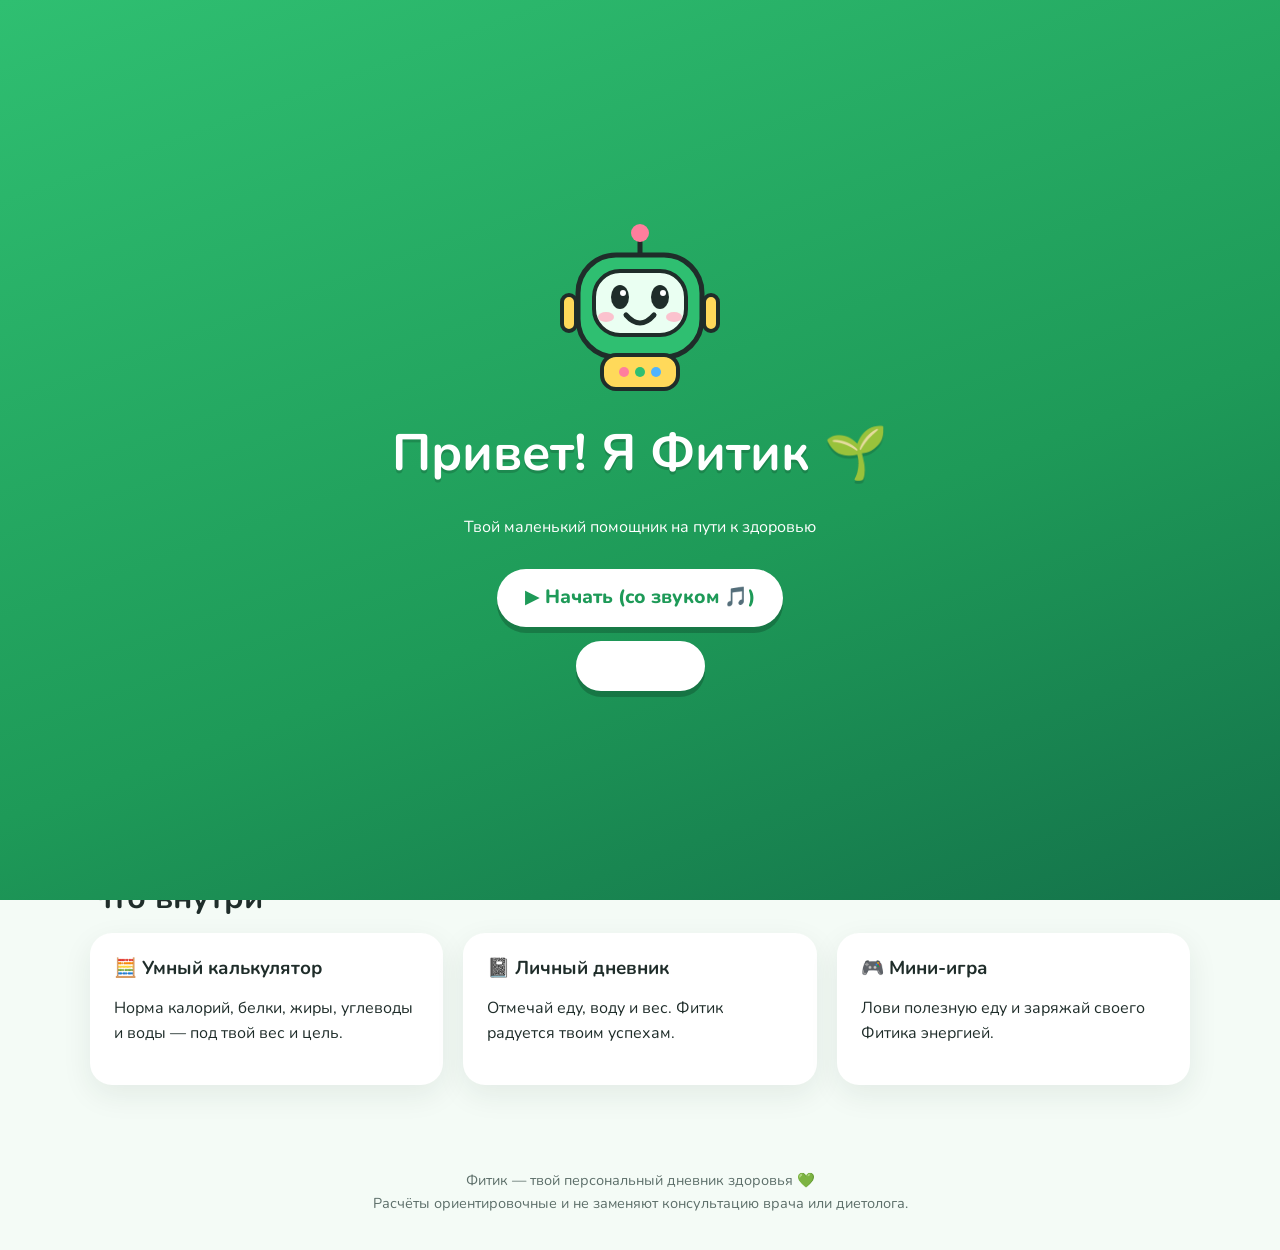
==== diary.html @ e4acd5c6 "Initial commit: Фитик — сайт про питание и тренировки" ====
<!DOCTYPE html>
<html lang="ru">
<head>
  <meta charset="UTF-8">
  <meta name="viewport" content="width=device-width, initial-scale=1">
  <title>Мой дневник — Фитик</title>
  <link rel="icon" href="assets/favicon.svg" type="image/svg+xml">
  <link href="https://fonts.googleapis.com/css2?family=Nunito:wght@400;700;800&display=swap" rel="stylesheet">
  <link rel="stylesheet" href="css/style.css">
</head>
<body>
  <div id="site-header"></div>
  <main class="container section">
    <div class="grid cols-2" style="align-items:center">
      <div>
        <span class="tag" id="dateTag"></span>
        <h1 id="hello">Мой дневник</h1>
        <p class="lead" id="subtitle"></p>
        <p>
          <button class="btn small" id="shareBtn">🔗 Моя личная ссылка</button>
          <button class="btn small ghost" id="resetBtn">Начать заново</button>
        </p>
      </div>
      <div class="hero-mascot">
        <div class="bubble" id="bubble">...</div>
        <div id="mascot"></div>
      </div>
    </div>

    <div class="grid cols-3" style="margin-top:28px">
      <div class="card stat"><div class="num" id="sTarget">—</div><div class="lbl">ккал в день</div></div>
      <div class="card stat"><div class="num" id="sBmi">—</div><div class="lbl" id="sBmiL">ИМТ</div></div>
      <div class="card stat"><div class="num" id="sWater">—</div><div class="lbl">стаканов воды</div></div>
    </div>

    <div class="grid cols-2" style="margin-top:20px">
      <div class="card">
        <h2>Сегодня съедено</h2>
        <div class="bar" id="kcalBar"><div style="width:0"></div></div>
        <p><b id="eatenTxt">0</b> из <b id="targetTxt">0</b> ккал</p>
        <div class="macro"><span>🥩 Белки: <b id="mP"></b> г</span><span>🥑 Жиры: <b id="mF"></b> г</span><span>🍞 Углеводы: <b id="mC"></b> г</span></div>
        <hr style="border:0;border-top:1px dashed #dbeadf;margin:18px 0">
        <label for="extra">Добавить ещё калорий (перекус, сладкое…)</label>
        <div style="display:flex;gap:8px">
          <input type="number" id="extra" min="0" placeholder="Например, 150">
          <button class="btn small" id="addExtra">Добавить</button>
        </div>
      </div>

      <div class="card">
        <h2>Вода 💧</h2>
        <div class="glasses" id="glasses"></div>
        <hr style="border:0;border-top:1px dashed #dbeadf;margin:18px 0">
        <h2>Вес сегодня ⚖️</h2>
        <div style="display:flex;gap:8px">
          <input type="number" id="weightToday" step="0.1" placeholder="кг">
          <button class="btn small" id="saveWeight">Записать</button>
        </div>
      </div>
    </div>

    <div class="card" style="margin-top:20px">
      <div style="display:flex;justify-content:space-between;align-items:center;flex-wrap:wrap;gap:8px">
        <h2 style="margin:0">Мой рацион на сегодня 🍽️</h2>
        <button class="btn small secondary" id="shuffle">🔄 Другие блюда</button>
      </div>
      <div id="plan"></div>
    </div>

    <div class="card" style="margin-top:20px">
      <h2>Динамика веса 📈</h2>
      <svg id="chart" viewBox="0 0 600 180" preserveAspectRatio="none"></svg>
      <p id="chartNote" class="lead"></p>
    </div>

    <div class="grid cols-3" style="margin-top:20px">
      <a class="card" href="game.html" style="text-decoration:none;color:inherit"><h3>🎮 Поиграть с Фитиком</h3><p>Короткая игра — отдохни и зарядись.</p></a>
      <a class="card" href="workouts.html" style="text-decoration:none;color:inherit"><h3>🏋️ Тренировки</h3><p>Планы для дома и зала.</p></a>
      <a class="card" href="shops.html" style="text-decoration:none;color:inherit"><h3>🛒 Магазины</h3><p>Спортпит, продукты, экипировка.</p></a>
    </div>
  </main>
  <div id="site-footer"></div>

  <script src="js/data.js"></script>
  <script src="js/storage.js"></script>
  <script src="js/calc.js"></script>
  <script src="js/audio.js"></script>
  <script src="js/mascot.js"></script>
  <script src="js/layout.js"></script>
  <script src="js/diary.js"></script>
</body>
</html>
---- css/style.css ----
:root {
  --bg: #f4fbf6;
  --card: #ffffff;
  --ink: #1f2d2a;
  --muted: #5d6f6a;
  --green: #2fbf71;
  --green-d: #1e9a58;
  --mint: #d9f5e5;
  --peach: #ffb98a;
  --pink: #ff7e9d;
  --yellow: #ffd95a;
  --radius: 22px;
  --shadow: 0 10px 30px rgba(31, 45, 42, .08);
}
* { box-sizing: border-box; }
html { scroll-behavior: smooth; }
body {
  margin: 0;
  font-family: 'Nunito', system-ui, sans-serif;
  color: var(--ink);
  background: var(--bg);
  background-image:
    radial-gradient(circle at 10% 0%, #e2f8ea 0, transparent 40%),
    radial-gradient(circle at 100% 20%, #fff0e4 0, transparent 35%);
  line-height: 1.55;
}
a { color: var(--green-d); }
h1, h2, h3 { line-height: 1.2; margin: 0 0 .5em; }
h1 { font-size: clamp(2rem, 5vw, 3.2rem); }
h2 { font-size: clamp(1.4rem, 3vw, 2rem); }
.container { width: min(1100px, 100% - 32px); margin-inline: auto; }

/* header */
.site-header {
  position: sticky; top: 0; z-index: 20;
  backdrop-filter: blur(10px);
  background: rgba(244, 251, 246, .85);
  border-bottom: 1px solid #e0efe5;
}
.site-header .container { display: flex; align-items: center; justify-content: space-between; gap: 12px; padding: 10px 0; flex-wrap: wrap; }
.logo { font-weight: 800; font-size: 1.3rem; text-decoration: none; color: var(--ink); }
.logo span { color: var(--green); }
.nav { display: flex; gap: 4px; flex-wrap: wrap; align-items: center; }
.nav a { text-decoration: none; color: var(--ink); padding: 8px 14px; border-radius: 999px; font-weight: 700; font-size: .95rem; }
.nav a:hover, .nav a.active { background: var(--mint); }
.mute-btn { border: 0; background: var(--mint); border-radius: 999px; width: 38px; height: 38px; cursor: pointer; font-size: 1.1rem; }

/* buttons */
.btn {
  display: inline-block; border: 0; cursor: pointer; text-decoration: none;
  background: var(--green); color: #fff; font: inherit; font-weight: 800;
  padding: 14px 28px; border-radius: 999px; box-shadow: 0 6px 0 var(--green-d);
  transition: transform .1s, box-shadow .1s;
}
.btn:hover { transform: translateY(2px); box-shadow: 0 4px 0 var(--green-d); }
.btn:active { transform: translateY(6px); box-shadow: 0 0 0 var(--green-d); }
.btn.secondary { background: var(--peach); color: #4a2a10; box-shadow: 0 6px 0 #e59a66; }
.btn.ghost { background: transparent; color: var(--ink); box-shadow: none; border: 2px solid var(--ink); }
.btn.small { padding: 8px 16px; font-size: .9rem; box-shadow: 0 3px 0 var(--green-d); }

/* cards */
.card { background: var(--card); border-radius: var(--radius); padding: 24px; box-shadow: var(--shadow); }
.grid { display: grid; gap: 20px; }
.grid.cols-2 { grid-template-columns: repeat(auto-fit, minmax(280px, 1fr)); }
.grid.cols-3 { grid-template-columns: repeat(auto-fit, minmax(230px, 1fr)); }
.section { padding: 48px 0; }
.lead { color: var(--muted); font-size: 1.1rem; }
.tag { display: inline-block; background: var(--mint); color: var(--green-d); font-weight: 800; padding: 4px 12px; border-radius: 999px; font-size: .8rem; }

/* hero */
.hero { padding: 40px 0 20px; }
.hero-grid { display: grid; grid-template-columns: 1.1fr .9fr; gap: 32px; align-items: center; }
.hero-mascot { display: flex; flex-direction: column; align-items: center; }
@media (max-width: 800px) { .hero-grid { grid-template-columns: 1fr; } }

/* mascot */
.mascot { position: relative; display: inline-block; cursor: pointer; user-select: none; }
.mascot svg { display: block; overflow: visible; animation: float 3s ease-in-out infinite; }
.mascot .eye { transform-origin: center; transform-box: fill-box; animation: blink 4s infinite; }
.mascot .antenna-ball { animation: pulse 1.5s ease-in-out infinite; transform-origin: center; transform-box: fill-box; }
.mascot.excited svg { animation: jump .5s ease-in-out infinite; }
.mascot.sad svg { animation: none; transform: translateY(6px); }
.mascot.sleepy svg { animation: float 6s ease-in-out infinite; }
.mascot .mouth-happy, .mascot .mouth-sad, .mascot .mouth-sleepy { display: none; }
.mascot.happy .mouth-happy, .mascot.excited .mouth-happy { display: block; }
.mascot.sad .mouth-sad { display: block; }
.mascot.sleepy .mouth-sleepy { display: block; }
.mascot.sleepy .eye { transform: scaleY(.2); animation: none; }
.bubble {
  position: relative; background: #fff; border-radius: 18px; padding: 12px 18px;
  box-shadow: var(--shadow); font-weight: 700; max-width: 300px; text-align: center; margin-bottom: 14px; min-height: 48px;
}
.bubble::after {
  content: ''; position: absolute; left: 50%; bottom: -10px; transform: translateX(-50%);
  border: 10px solid transparent; border-top-color: #fff; border-bottom: 0;
}
.heart { position: absolute; pointer-events: none; animation: rise 1.2s ease-out forwards; font-size: 1.4rem; }
@keyframes float { 0%, 100% { transform: translateY(0); } 50% { transform: translateY(-10px); } }
@keyframes jump { 0%, 100% { transform: translateY(0); } 50% { transform: translateY(-22px); } }
@keyframes blink { 0%, 92%, 100% { transform: scaleY(1); } 96% { transform: scaleY(.1); } }
@keyframes pulse { 0%, 100% { transform: scale(1); } 50% { transform: scale(1.3); } }
@keyframes rise { from { opacity: 1; transform: translateY(0); } to { opacity: 0; transform: translateY(-80px); } }

/* intro overlay */
.intro {
  position: fixed; inset: 0; z-index: 100; display: flex; flex-direction: column; align-items: center; justify-content: center;
  background: linear-gradient(160deg, #2fbf71, #1e9a58 60%, #14724a); color: #fff; text-align: center; padding: 20px; gap: 14px;
  transition: opacity .6s, visibility .6s;
}
.intro.hide { opacity: 0; visibility: hidden; }
.intro h1 { margin: 0; text-shadow: 0 3px 0 rgba(0,0,0,.15); }
.intro .btn { background: #fff; color: var(--green-d); box-shadow: 0 6px 0 rgba(0,0,0,.2); font-size: 1.2rem; }

/* wizard */
.wizard { max-width: 520px; margin-inline: auto; }
.step { display: none; }
.step.active { display: block; animation: fade .35s; }
@keyframes fade { from { opacity: 0; transform: translateY(8px); } to { opacity: 1; transform: none; } }
label { display: block; font-weight: 800; margin: 14px 0 6px; }
input[type=text], input[type=number], select {
  width: 100%; font: inherit; padding: 12px 16px; border: 2px solid #d6e8dd; border-radius: 14px; background: #fff;
}
input:focus, select:focus { outline: none; border-color: var(--green); }
.choices { display: grid; gap: 10px; grid-template-columns: repeat(auto-fit, minmax(140px, 1fr)); }
.choice { border: 2px solid #d6e8dd; border-radius: 14px; padding: 12px; cursor: pointer; font-weight: 800; background: #fff; font: inherit; text-align: center; }
.choice.selected { border-color: var(--green); background: var(--mint); }
.progress { height: 8px; background: #e0efe5; border-radius: 99px; overflow: hidden; margin-bottom: 18px; }
.progress div { height: 100%; background: var(--green); width: 0; transition: width .3s; }
.row { display: flex; gap: 10px; margin-top: 22px; justify-content: space-between; }

/* stats */
.stat { text-align: center; }
.stat .num { font-size: 2.2rem; font-weight: 800; color: var(--green-d); }
.stat .lbl { color: var(--muted); font-weight: 700; font-size: .9rem; }
.bar { height: 14px; background: #e6f1ea; border-radius: 99px; overflow: hidden; }
.bar > div { height: 100%; background: linear-gradient(90deg, var(--green), #7be0a6); border-radius: 99px; transition: width .4s; }
.bar.over > div { background: linear-gradient(90deg, var(--peach), var(--pink)); }
.macro { display: flex; justify-content: space-between; font-weight: 700; margin-top: 10px; }

/* diary */
.meal { display: flex; gap: 12px; align-items: flex-start; padding: 12px 0; border-bottom: 1px dashed #dbeadf; }
.meal:last-child { border: 0; }
.meal input[type=checkbox] { width: 22px; height: 22px; margin-top: 4px; accent-color: var(--green); }
.meal .name { font-weight: 800; }
.meal .meta { color: var(--muted); font-size: .9rem; }
.glasses { display: flex; flex-wrap: wrap; gap: 8px; }
.glass { width: 42px; height: 52px; border-radius: 6px 6px 14px 14px; border: 2px solid #8cc9e8; background: #fff; cursor: pointer; font-size: 1.2rem; }
.glass.full { background: linear-gradient(#bfe6f7, #7cc7ea); }
#chart { width: 100%; height: 180px; }
.toast { position: fixed; bottom: 20px; left: 50%; transform: translateX(-50%); background: var(--ink); color: #fff; padding: 12px 22px; border-radius: 99px; font-weight: 700; z-index: 200; }

/* lists */
.shop-card { display: flex; flex-direction: column; gap: 8px; }
.shop-card .emoji { font-size: 2.2rem; }
.exercise { display: flex; justify-content: space-between; gap: 10px; padding: 8px 0; border-bottom: 1px dashed #dbeadf; }
.exercise:last-child { border: 0; }
.exercise span:last-child { color: var(--muted); white-space: nowrap; }

/* game */
#game { width: 100%; max-width: 480px; aspect-ratio: 3 / 4; background: linear-gradient(#cdeffd, #eaf9ef); border-radius: var(--radius); box-shadow: var(--shadow); touch-action: none; display: block; margin: 0 auto; }

.site-footer { padding: 36px 0; color: var(--muted); text-align: center; font-size: .9rem; }
.notice { background: #fff6e0; border-radius: 14px; padding: 12px 16px; font-size: .9rem; color: #6b5200; }
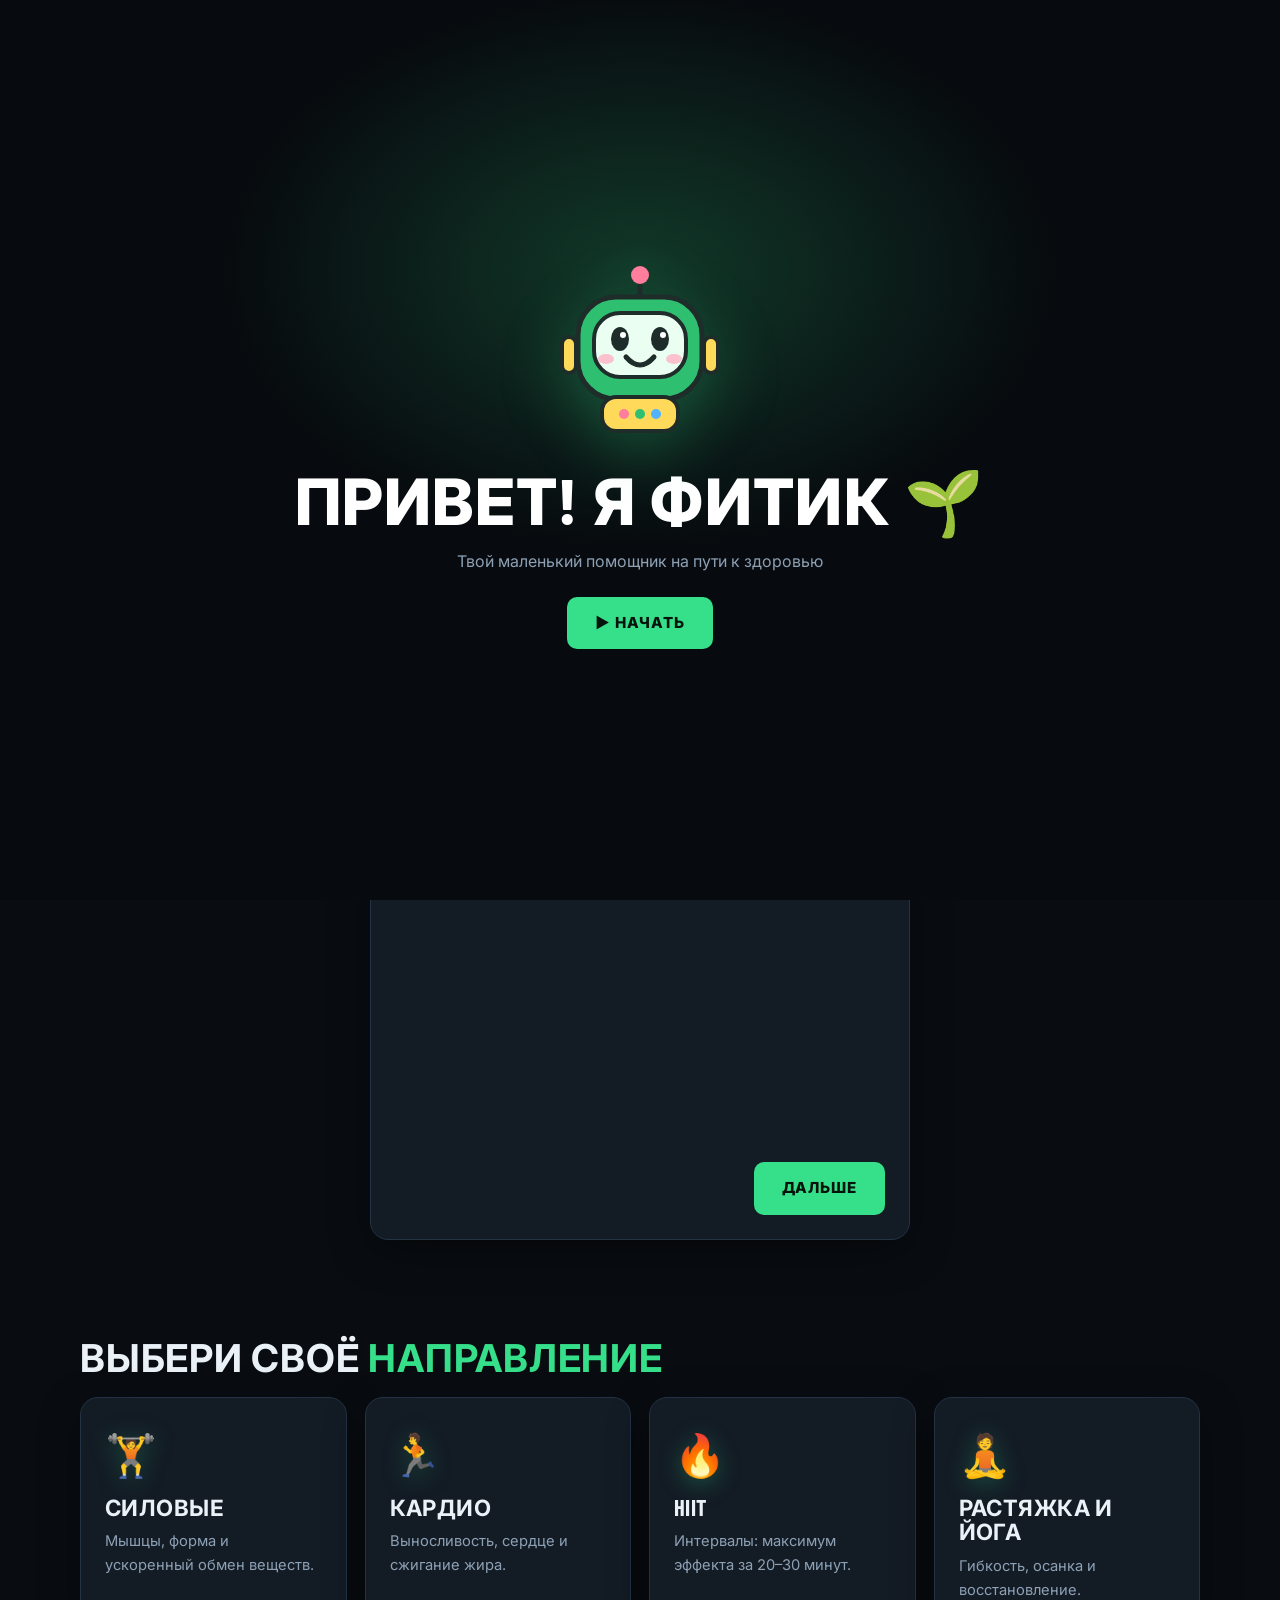
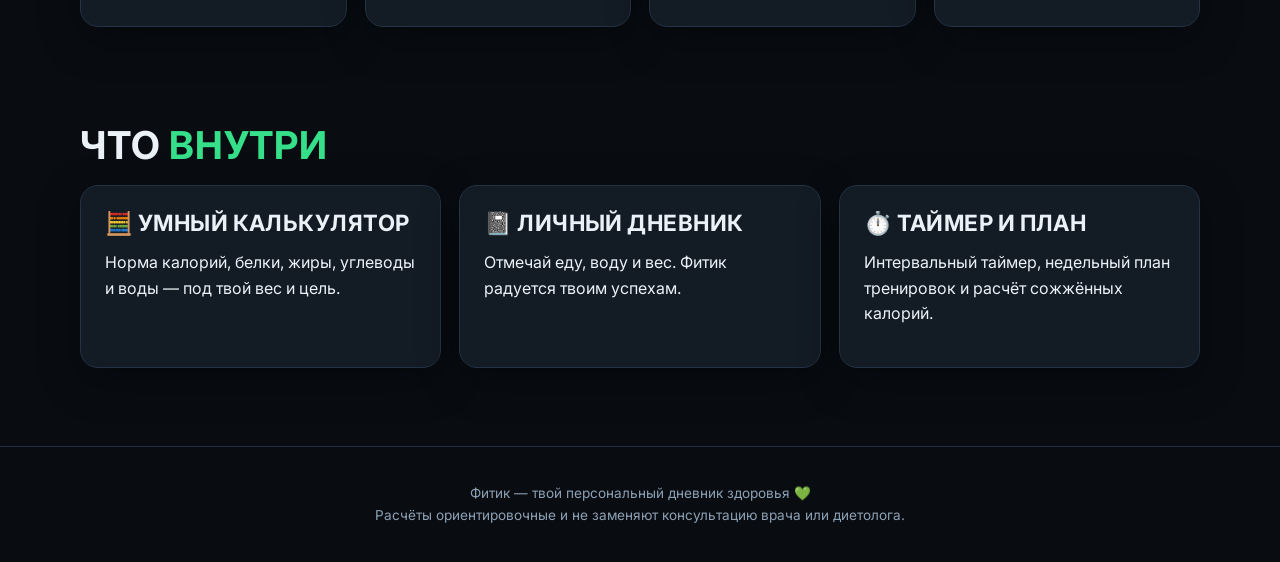
==== commit c5638584: "Тёмный дизайн, больше спорта (программы, таймер, недельный план), фикс анкеты на телефоне" ====
--- a/diary.html
+++ b/diary.html
@@ -5,7 +5,7 @@
   <meta name="viewport" content="width=device-width, initial-scale=1">
   <title>Мой дневник — Фитик</title>
   <link rel="icon" href="assets/favicon.svg" type="image/svg+xml">
-  <link href="https://fonts.googleapis.com/css2?family=Nunito:wght@400;700;800&display=swap" rel="stylesheet">
+  <link href="https://fonts.googleapis.com/css2?family=Barlow+Condensed:wght@600;700;800&family=Inter:wght@400;600;700;800&display=swap" rel="stylesheet">
   <link rel="stylesheet" href="css/style.css">
 </head>
 <body>
@@ -39,7 +39,7 @@
         <div class="bar" id="kcalBar"><div style="width:0"></div></div>
         <p><b id="eatenTxt">0</b> из <b id="targetTxt">0</b> ккал</p>
         <div class="macro"><span>🥩 Белки: <b id="mP"></b> г</span><span>🥑 Жиры: <b id="mF"></b> г</span><span>🍞 Углеводы: <b id="mC"></b> г</span></div>
-        <hr style="border:0;border-top:1px dashed #dbeadf;margin:18px 0">
+        <hr class="sep">
         <label for="extra">Добавить ещё калорий (перекус, сладкое…)</label>
         <div style="display:flex;gap:8px">
           <input type="number" id="extra" min="0" placeholder="Например, 150">
@@ -50,7 +50,7 @@
       <div class="card">
         <h2>Вода 💧</h2>
         <div class="glasses" id="glasses"></div>
-        <hr style="border:0;border-top:1px dashed #dbeadf;margin:18px 0">
+        <hr class="sep">
         <h2>Вес сегодня ⚖️</h2>
         <div style="display:flex;gap:8px">
           <input type="number" id="weightToday" step="0.1" placeholder="кг">
@@ -68,6 +68,23 @@
     </div>
 
     <div class="card" style="margin-top:20px">
+      <h2>Мой план <em>на неделю</em> 🏋️</h2>
+      <div class="week" id="week"></div>
+      <p class="lead" style="margin-bottom:0">План подобран под твою цель. Таймер для интервалов — <a href="timer.html">здесь</a>, программы — <a href="workouts.html">здесь</a>.</p>
+    </div>
+
+    <div class="card" style="margin-top:20px">
+      <h2>Тренировка <em>сегодня</em></h2>
+      <div class="grid cols-3">
+        <div><label for="wAct">Активность</label><select id="wAct"></select></div>
+        <div><label for="wMin">Минут</label><input type="number" id="wMin" min="5" max="300" value="30"></div>
+        <div style="display:flex;align-items:flex-end"><button class="btn" id="addWorkout" style="width:100%">Записать</button></div>
+      </div>
+      <div id="workoutList" style="margin-top:14px"></div>
+      <p style="margin:12px 0 0">Сожжено сегодня: <b style="font-family:var(--head);font-size:1.8rem;color:var(--amber)" id="burned">0</b> ккал</p>
+    </div>
+
+    <div class="card" style="margin-top:20px">
       <h2>Динамика веса 📈</h2>
       <svg id="chart" viewBox="0 0 600 180" preserveAspectRatio="none"></svg>
       <p id="chartNote" class="lead"></p>
@@ -82,6 +99,7 @@
   <div id="site-footer"></div>
 
   <script src="js/data.js"></script>
+  <script src="js/sport.js"></script>
   <script src="js/storage.js"></script>
   <script src="js/calc.js"></script>
   <script src="js/audio.js"></script>
--- a/css/style.css
+++ b/css/style.css
@@ -1,81 +1,101 @@
 :root {
-  --bg: #f4fbf6;
-  --card: #ffffff;
-  --ink: #1f2d2a;
-  --muted: #5d6f6a;
-  --green: #2fbf71;
-  --green-d: #1e9a58;
-  --mint: #d9f5e5;
-  --peach: #ffb98a;
-  --pink: #ff7e9d;
-  --yellow: #ffd95a;
-  --radius: 22px;
-  --shadow: 0 10px 30px rgba(31, 45, 42, .08);
+  --bg: #090d12;
+  --bg2: #0e141b;
+  --card: #131b25;
+  --card2: #192332;
+  --line: #243245;
+  --ink: #eaf1f7;
+  --muted: #8da0b4;
+  --green: #36e08a;
+  --green-d: #1fa862;
+  --amber: #ffb224;
+  --red: #ff5d73;
+  --blue: #4db8ff;
+  --radius: 18px;
+  --shadow: 0 12px 40px rgba(0, 0, 0, .45);
+  --head: 'Barlow Condensed', 'Inter', system-ui, sans-serif;
 }
 * { box-sizing: border-box; }
 html { scroll-behavior: smooth; }
 body {
   margin: 0;
-  font-family: 'Nunito', system-ui, sans-serif;
+  font-family: 'Inter', system-ui, sans-serif;
   color: var(--ink);
   background: var(--bg);
   background-image:
-    radial-gradient(circle at 10% 0%, #e2f8ea 0, transparent 40%),
-    radial-gradient(circle at 100% 20%, #fff0e4 0, transparent 35%);
-  line-height: 1.55;
-}
-a { color: var(--green-d); }
-h1, h2, h3 { line-height: 1.2; margin: 0 0 .5em; }
-h1 { font-size: clamp(2rem, 5vw, 3.2rem); }
-h2 { font-size: clamp(1.4rem, 3vw, 2rem); }
-.container { width: min(1100px, 100% - 32px); margin-inline: auto; }
+    radial-gradient(800px 400px at 85% -5%, rgba(54, 224, 138, .13), transparent 60%),
+    radial-gradient(700px 400px at -10% 30%, rgba(77, 184, 255, .08), transparent 60%);
+  background-attachment: fixed;
+  line-height: 1.6;
+  overflow-anchor: none;
+  -webkit-text-size-adjust: 100%;
+}
+a { color: var(--green); }
+h1, h2, h3 { font-family: var(--head); text-transform: uppercase; letter-spacing: .02em; line-height: 1.1; margin: 0 0 .5em; }
+h1 { font-size: clamp(2.4rem, 7vw, 4.4rem); font-weight: 800; }
+h2 { font-size: clamp(1.7rem, 4vw, 2.4rem); font-weight: 700; }
+h3 { font-size: 1.4rem; font-weight: 700; }
+h1 em, h2 em { font-style: normal; color: var(--green); }
+.container { width: min(1120px, 100% - 32px); margin-inline: auto; }
 
 /* header */
-.site-header {
-  position: sticky; top: 0; z-index: 20;
-  backdrop-filter: blur(10px);
-  background: rgba(244, 251, 246, .85);
-  border-bottom: 1px solid #e0efe5;
-}
+.site-header { position: sticky; top: 0; z-index: 20; backdrop-filter: blur(14px); background: rgba(9, 13, 18, .82); border-bottom: 1px solid var(--line); }
 .site-header .container { display: flex; align-items: center; justify-content: space-between; gap: 12px; padding: 10px 0; flex-wrap: wrap; }
-.logo { font-weight: 800; font-size: 1.3rem; text-decoration: none; color: var(--ink); }
+.logo { font-family: var(--head); font-weight: 800; font-size: 1.7rem; text-transform: uppercase; text-decoration: none; color: var(--ink); letter-spacing: .03em; }
 .logo span { color: var(--green); }
-.nav { display: flex; gap: 4px; flex-wrap: wrap; align-items: center; }
-.nav a { text-decoration: none; color: var(--ink); padding: 8px 14px; border-radius: 999px; font-weight: 700; font-size: .95rem; }
-.nav a:hover, .nav a.active { background: var(--mint); }
-.mute-btn { border: 0; background: var(--mint); border-radius: 999px; width: 38px; height: 38px; cursor: pointer; font-size: 1.1rem; }
+.nav { display: flex; gap: 2px; flex-wrap: wrap; align-items: center; }
+.nav a { text-decoration: none; color: var(--muted); padding: 7px 12px; border-radius: 8px; font-weight: 600; font-size: .9rem; }
+.nav a:hover { color: var(--ink); background: var(--card); }
+.nav a.active { color: var(--bg); background: var(--green); }
+.mute-btn { border: 1px solid var(--line); background: var(--card); color: var(--ink); border-radius: 8px; width: 36px; height: 36px; cursor: pointer; font-size: 1rem; margin-left: 4px; }
 
 /* buttons */
 .btn {
-  display: inline-block; border: 0; cursor: pointer; text-decoration: none;
-  background: var(--green); color: #fff; font: inherit; font-weight: 800;
-  padding: 14px 28px; border-radius: 999px; box-shadow: 0 6px 0 var(--green-d);
-  transition: transform .1s, box-shadow .1s;
-}
-.btn:hover { transform: translateY(2px); box-shadow: 0 4px 0 var(--green-d); }
-.btn:active { transform: translateY(6px); box-shadow: 0 0 0 var(--green-d); }
-.btn.secondary { background: var(--peach); color: #4a2a10; box-shadow: 0 6px 0 #e59a66; }
-.btn.ghost { background: transparent; color: var(--ink); box-shadow: none; border: 2px solid var(--ink); }
-.btn.small { padding: 8px 16px; font-size: .9rem; box-shadow: 0 3px 0 var(--green-d); }
+  display: inline-block; border: 0; cursor: pointer; text-decoration: none; text-transform: uppercase; letter-spacing: .06em;
+  background: var(--green); color: #04130b; font: inherit; font-weight: 800; font-size: .95rem;
+  padding: 14px 28px; border-radius: 10px; transition: transform .12s, box-shadow .12s, background .12s;
+  box-shadow: 0 0 0 0 rgba(54, 224, 138, .5);
+}
+.btn:hover { transform: translateY(-2px); box-shadow: 0 8px 24px rgba(54, 224, 138, .35); }
+.btn:active { transform: translateY(0); }
+.btn:disabled { opacity: .5; cursor: default; transform: none; box-shadow: none; }
+.btn.secondary { background: var(--amber); color: #1d1200; }
+.btn.secondary:hover { box-shadow: 0 8px 24px rgba(255, 178, 36, .3); }
+.btn.ghost { background: transparent; color: var(--ink); border: 1px solid var(--line); box-shadow: none; }
+.btn.ghost:hover { border-color: var(--green); color: var(--green); box-shadow: none; }
+.btn.small { padding: 9px 16px; font-size: .8rem; }
 
 /* cards */
-.card { background: var(--card); border-radius: var(--radius); padding: 24px; box-shadow: var(--shadow); }
-.grid { display: grid; gap: 20px; }
+.card { background: var(--card); border: 1px solid var(--line); border-radius: var(--radius); padding: 24px; box-shadow: var(--shadow); }
+a.card { transition: transform .15s, border-color .15s; }
+a.card:hover { transform: translateY(-3px); border-color: var(--green); }
+.grid { display: grid; gap: 18px; }
 .grid.cols-2 { grid-template-columns: repeat(auto-fit, minmax(280px, 1fr)); }
-.grid.cols-3 { grid-template-columns: repeat(auto-fit, minmax(230px, 1fr)); }
+.grid.cols-3 { grid-template-columns: repeat(auto-fit, minmax(240px, 1fr)); }
+.grid.cols-4 { grid-template-columns: repeat(auto-fit, minmax(170px, 1fr)); }
 .section { padding: 48px 0; }
-.lead { color: var(--muted); font-size: 1.1rem; }
-.tag { display: inline-block; background: var(--mint); color: var(--green-d); font-weight: 800; padding: 4px 12px; border-radius: 999px; font-size: .8rem; }
+.lead { color: var(--muted); font-size: 1.08rem; }
+.tag { display: inline-block; background: rgba(54, 224, 138, .12); color: var(--green); border: 1px solid rgba(54, 224, 138, .35); font-weight: 700; padding: 3px 12px; border-radius: 6px; font-size: .75rem; text-transform: uppercase; letter-spacing: .08em; }
+.tag.amber { background: rgba(255, 178, 36, .12); color: var(--amber); border-color: rgba(255, 178, 36, .35); }
+hr.sep { border: 0; border-top: 1px dashed var(--line); margin: 18px 0; }
 
 /* hero */
 .hero { padding: 40px 0 20px; }
-.hero-grid { display: grid; grid-template-columns: 1.1fr .9fr; gap: 32px; align-items: center; }
+.hero-grid { display: grid; grid-template-columns: 1.15fr .85fr; gap: 32px; align-items: center; }
 .hero-mascot { display: flex; flex-direction: column; align-items: center; }
+.hero-cta { display: flex; gap: 12px; flex-wrap: wrap; margin-top: 8px; }
+.kpis { display: flex; gap: 28px; margin-top: 28px; flex-wrap: wrap; }
+.kpis b { display: block; font-family: var(--head); font-size: 2rem; color: var(--green); line-height: 1; }
+.kpis span { color: var(--muted); font-size: .85rem; }
 @media (max-width: 800px) { .hero-grid { grid-template-columns: 1fr; } }
 
+.sport-card { text-decoration: none; color: inherit; text-align: left; position: relative; overflow: hidden; }
+.sport-card .big { font-size: 2.6rem; display: block; margin-bottom: 6px; filter: drop-shadow(0 4px 12px rgba(54, 224, 138, .3)); }
+.sport-card p { color: var(--muted); margin: 0; font-size: .92rem; }
+
 /* mascot */
-.mascot { position: relative; display: inline-block; cursor: pointer; user-select: none; }
-.mascot svg { display: block; overflow: visible; animation: float 3s ease-in-out infinite; }
+.mascot { position: relative; display: inline-block; cursor: pointer; user-select: none; -webkit-tap-highlight-color: transparent; }
+.mascot svg { display: block; overflow: visible; animation: float 3s ease-in-out infinite; filter: drop-shadow(0 18px 30px rgba(54, 224, 138, .25)); }
 .mascot .eye { transform-origin: center; transform-box: fill-box; animation: blink 4s infinite; }
 .mascot .antenna-ball { animation: pulse 1.5s ease-in-out infinite; transform-origin: center; transform-box: fill-box; }
 .mascot.excited svg { animation: jump .5s ease-in-out infinite; }
@@ -87,13 +107,10 @@
 .mascot.sleepy .mouth-sleepy { display: block; }
 .mascot.sleepy .eye { transform: scaleY(.2); animation: none; }
 .bubble {
-  position: relative; background: #fff; border-radius: 18px; padding: 12px 18px;
-  box-shadow: var(--shadow); font-weight: 700; max-width: 300px; text-align: center; margin-bottom: 14px; min-height: 48px;
-}
-.bubble::after {
-  content: ''; position: absolute; left: 50%; bottom: -10px; transform: translateX(-50%);
-  border: 10px solid transparent; border-top-color: #fff; border-bottom: 0;
-}
+  position: relative; background: var(--card2); border: 1px solid var(--line); border-radius: 14px; padding: 12px 18px;
+  font-weight: 600; max-width: 300px; text-align: center; margin-bottom: 16px; min-height: 76px; display: flex; align-items: center; justify-content: center;
+}
+.bubble::after { content: ''; position: absolute; left: 50%; bottom: -9px; width: 16px; height: 16px; background: var(--card2); border-right: 1px solid var(--line); border-bottom: 1px solid var(--line); transform: translateX(-50%) rotate(45deg); }
 .heart { position: absolute; pointer-events: none; animation: rise 1.2s ease-out forwards; font-size: 1.4rem; }
 @keyframes float { 0%, 100% { transform: translateY(0); } 50% { transform: translateY(-10px); } }
 @keyframes jump { 0%, 100% { transform: translateY(0); } 50% { transform: translateY(-22px); } }
@@ -104,60 +121,100 @@
 /* intro overlay */
 .intro {
   position: fixed; inset: 0; z-index: 100; display: flex; flex-direction: column; align-items: center; justify-content: center;
-  background: linear-gradient(160deg, #2fbf71, #1e9a58 60%, #14724a); color: #fff; text-align: center; padding: 20px; gap: 14px;
+  background: radial-gradient(600px 400px at 50% 30%, rgba(54, 224, 138, .22), transparent 70%), #070a0e; color: #fff; text-align: center; padding: 20px; gap: 14px;
   transition: opacity .6s, visibility .6s;
 }
 .intro.hide { opacity: 0; visibility: hidden; }
-.intro h1 { margin: 0; text-shadow: 0 3px 0 rgba(0,0,0,.15); }
-.intro .btn { background: #fff; color: var(--green-d); box-shadow: 0 6px 0 rgba(0,0,0,.2); font-size: 1.2rem; }
+.intro h1 { margin: 0; font-size: clamp(2.4rem, 9vw, 4rem); }
+.intro p { color: var(--muted); margin: 0 0 8px; }
 
 /* wizard */
-.wizard { max-width: 520px; margin-inline: auto; }
+.wizard { max-width: 540px; margin-inline: auto; scroll-margin-top: 80px; }
+.steps { min-height: 330px; }
 .step { display: none; }
-.step.active { display: block; animation: fade .35s; }
-@keyframes fade { from { opacity: 0; transform: translateY(8px); } to { opacity: 1; transform: none; } }
-label { display: block; font-weight: 800; margin: 14px 0 6px; }
+.step.active { display: block; animation: fade .3s; }
+@keyframes fade { from { opacity: 0; transform: translateY(6px); } to { opacity: 1; transform: none; } }
+label { display: block; font-weight: 700; margin: 14px 0 6px; font-size: .9rem; color: var(--muted); text-transform: uppercase; letter-spacing: .05em; }
 input[type=text], input[type=number], select {
-  width: 100%; font: inherit; padding: 12px 16px; border: 2px solid #d6e8dd; border-radius: 14px; background: #fff;
-}
-input:focus, select:focus { outline: none; border-color: var(--green); }
+  width: 100%; font: inherit; font-size: 16px; /* 16px — iOS не будет зумить страницу */ padding: 12px 14px; color: var(--ink);
+  border: 1px solid var(--line); border-radius: 10px; background: var(--bg2);
+}
+select option { background: var(--bg2); }
+input:focus, select:focus { outline: none; border-color: var(--green); box-shadow: 0 0 0 3px rgba(54, 224, 138, .18); }
+input::placeholder { color: #5a6c80; }
 .choices { display: grid; gap: 10px; grid-template-columns: repeat(auto-fit, minmax(140px, 1fr)); }
-.choice { border: 2px solid #d6e8dd; border-radius: 14px; padding: 12px; cursor: pointer; font-weight: 800; background: #fff; font: inherit; text-align: center; }
-.choice.selected { border-color: var(--green); background: var(--mint); }
-.progress { height: 8px; background: #e0efe5; border-radius: 99px; overflow: hidden; margin-bottom: 18px; }
+.choice, .chip { border: 1px solid var(--line); border-radius: 10px; padding: 12px; cursor: pointer; font-weight: 700; background: var(--bg2); color: var(--ink); font: inherit; font-weight: 700; text-align: center; }
+.choice.selected, .chip.selected { border-color: var(--green); background: rgba(54, 224, 138, .12); color: var(--green); }
+.chips { display: flex; gap: 8px; flex-wrap: wrap; margin: 18px 0; }
+.chip { padding: 8px 16px; border-radius: 99px; font-size: .88rem; }
+.progress { height: 6px; background: var(--line); border-radius: 99px; overflow: hidden; margin-bottom: 18px; }
 .progress div { height: 100%; background: var(--green); width: 0; transition: width .3s; }
-.row { display: flex; gap: 10px; margin-top: 22px; justify-content: space-between; }
+.row { display: flex; gap: 10px; margin-top: 18px; justify-content: space-between; }
+.notice { background: rgba(255, 178, 36, .1); border: 1px solid rgba(255, 178, 36, .3); border-radius: 10px; padding: 10px 14px; font-size: .88rem; color: var(--amber); }
+.error-slot { min-height: 46px; margin-top: 12px; }
 
 /* stats */
 .stat { text-align: center; }
-.stat .num { font-size: 2.2rem; font-weight: 800; color: var(--green-d); }
-.stat .lbl { color: var(--muted); font-weight: 700; font-size: .9rem; }
-.bar { height: 14px; background: #e6f1ea; border-radius: 99px; overflow: hidden; }
-.bar > div { height: 100%; background: linear-gradient(90deg, var(--green), #7be0a6); border-radius: 99px; transition: width .4s; }
-.bar.over > div { background: linear-gradient(90deg, var(--peach), var(--pink)); }
-.macro { display: flex; justify-content: space-between; font-weight: 700; margin-top: 10px; }
+.stat .num { font-family: var(--head); font-size: 3rem; font-weight: 800; color: var(--green); line-height: 1; }
+.stat .lbl { color: var(--muted); font-weight: 600; font-size: .85rem; margin-top: 4px; }
+.bar { height: 12px; background: var(--bg2); border: 1px solid var(--line); border-radius: 99px; overflow: hidden; }
+.bar > div { height: 100%; background: linear-gradient(90deg, var(--green-d), var(--green)); border-radius: 99px; transition: width .4s; }
+.bar.over > div { background: linear-gradient(90deg, var(--amber), var(--red)); }
+.macro { display: flex; justify-content: space-between; flex-wrap: wrap; gap: 6px; font-weight: 600; margin-top: 10px; color: var(--muted); font-size: .92rem; }
+.macro b { color: var(--ink); }
 
 /* diary */
-.meal { display: flex; gap: 12px; align-items: flex-start; padding: 12px 0; border-bottom: 1px dashed #dbeadf; }
+.meal { display: flex; gap: 12px; align-items: flex-start; padding: 12px 0; border-bottom: 1px dashed var(--line); cursor: pointer; }
 .meal:last-child { border: 0; }
-.meal input[type=checkbox] { width: 22px; height: 22px; margin-top: 4px; accent-color: var(--green); }
-.meal .name { font-weight: 800; }
-.meal .meta { color: var(--muted); font-size: .9rem; }
+.meal input[type=checkbox] { width: 22px; height: 22px; margin-top: 4px; accent-color: var(--green); flex-shrink: 0; }
+.meal .name { font-weight: 700; text-transform: none; }
+.meal .meta { color: var(--muted); font-size: .88rem; }
 .glasses { display: flex; flex-wrap: wrap; gap: 8px; }
-.glass { width: 42px; height: 52px; border-radius: 6px 6px 14px 14px; border: 2px solid #8cc9e8; background: #fff; cursor: pointer; font-size: 1.2rem; }
-.glass.full { background: linear-gradient(#bfe6f7, #7cc7ea); }
+.glass { width: 40px; height: 50px; border-radius: 6px 6px 14px 14px; border: 2px solid #2d6f94; background: transparent; cursor: pointer; font-size: 1.1rem; }
+.glass.full { background: linear-gradient(#3aa6d8, #1c6f9c); border-color: var(--blue); }
 #chart { width: 100%; height: 180px; }
-.toast { position: fixed; bottom: 20px; left: 50%; transform: translateX(-50%); background: var(--ink); color: #fff; padding: 12px 22px; border-radius: 99px; font-weight: 700; z-index: 200; }
+.toast { position: fixed; bottom: 20px; left: 50%; transform: translateX(-50%); background: var(--green); color: #04130b; padding: 12px 22px; border-radius: 10px; font-weight: 800; z-index: 200; }
+
+/* week plan */
+.week { display: grid; grid-template-columns: repeat(7, 1fr); gap: 8px; }
+.day { background: var(--bg2); border: 1px solid var(--line); border-radius: 12px; padding: 10px 8px; text-align: center; font-size: .78rem; min-height: 110px; }
+.day b { display: block; font-family: var(--head); font-size: 1.1rem; text-transform: uppercase; color: var(--muted); }
+.day .e { font-size: 1.5rem; display: block; margin: 4px 0; }
+.day.today { border-color: var(--green); background: rgba(54, 224, 138, .08); }
+.day.today b { color: var(--green); }
+.day.rest { opacity: .7; }
+@media (max-width: 720px) { .week { grid-template-columns: repeat(2, 1fr); } .day { min-height: 0; display: flex; gap: 10px; align-items: center; text-align: left; } .day .e { margin: 0; } }
 
 /* lists */
-.shop-card { display: flex; flex-direction: column; gap: 8px; }
+.shop-card { display: flex; flex-direction: column; gap: 8px; align-items: flex-start; }
 .shop-card .emoji { font-size: 2.2rem; }
-.exercise { display: flex; justify-content: space-between; gap: 10px; padding: 8px 0; border-bottom: 1px dashed #dbeadf; }
+.exercise { display: flex; justify-content: space-between; gap: 10px; padding: 9px 0; border-bottom: 1px dashed var(--line); }
 .exercise:last-child { border: 0; }
-.exercise span:last-child { color: var(--muted); white-space: nowrap; }
+.exercise span:last-child { color: var(--green); white-space: nowrap; font-weight: 700; }
+.lib-item { padding: 10px 0; border-bottom: 1px dashed var(--line); }
+.lib-item:last-child { border: 0; }
+.lib-item b { display: block; }
+.lib-item span { color: var(--muted); font-size: .9rem; }
+
+/* timer */
+.timer-box { text-align: center; max-width: 520px; margin-inline: auto; transition: border-color .3s, background .3s; }
+.timer-box.work { border-color: var(--green); background: rgba(54, 224, 138, .07); }
+.timer-box.rest { border-color: var(--blue); background: rgba(77, 184, 255, .07); }
+.timer-phase { font-family: var(--head); text-transform: uppercase; font-size: 1.6rem; letter-spacing: .1em; color: var(--muted); }
+.timer-time { font-family: var(--head); font-size: clamp(5rem, 24vw, 8rem); font-weight: 800; line-height: 1; }
+.timer-controls { display: flex; gap: 10px; justify-content: center; margin-top: 12px; flex-wrap: wrap; }
+.timer-inputs { display: grid; grid-template-columns: repeat(3, 1fr); gap: 10px; text-align: left; margin-top: 18px; }
 
 /* game */
-#game { width: 100%; max-width: 480px; aspect-ratio: 3 / 4; background: linear-gradient(#cdeffd, #eaf9ef); border-radius: var(--radius); box-shadow: var(--shadow); touch-action: none; display: block; margin: 0 auto; }
-
-.site-footer { padding: 36px 0; color: var(--muted); text-align: center; font-size: .9rem; }
-.notice { background: #fff6e0; border-radius: 14px; padding: 12px 16px; font-size: .9rem; color: #6b5200; }
+#game { width: 100%; max-width: 480px; aspect-ratio: 3 / 4; background: linear-gradient(#10243a, #0d1a28); border: 1px solid var(--line); border-radius: var(--radius); box-shadow: var(--shadow); touch-action: none; display: block; margin: 0 auto; }
+
+.site-footer { padding: 36px 0; color: var(--muted); text-align: center; font-size: .85rem; border-top: 1px solid var(--line); margin-top: 30px; }
+
+/* мобильная шапка: не липнет к верху, чтобы не перекрывать контент и не двигать анкету */
+@media (max-width: 720px) {
+  .site-header { position: static; }
+  .nav { width: 100%; flex-wrap: nowrap; overflow-x: auto; scrollbar-width: none; padding-bottom: 2px; }
+  .nav::-webkit-scrollbar { display: none; }
+  .nav a { white-space: nowrap; }
+  .wizard { scroll-margin-top: 12px; }
+}
